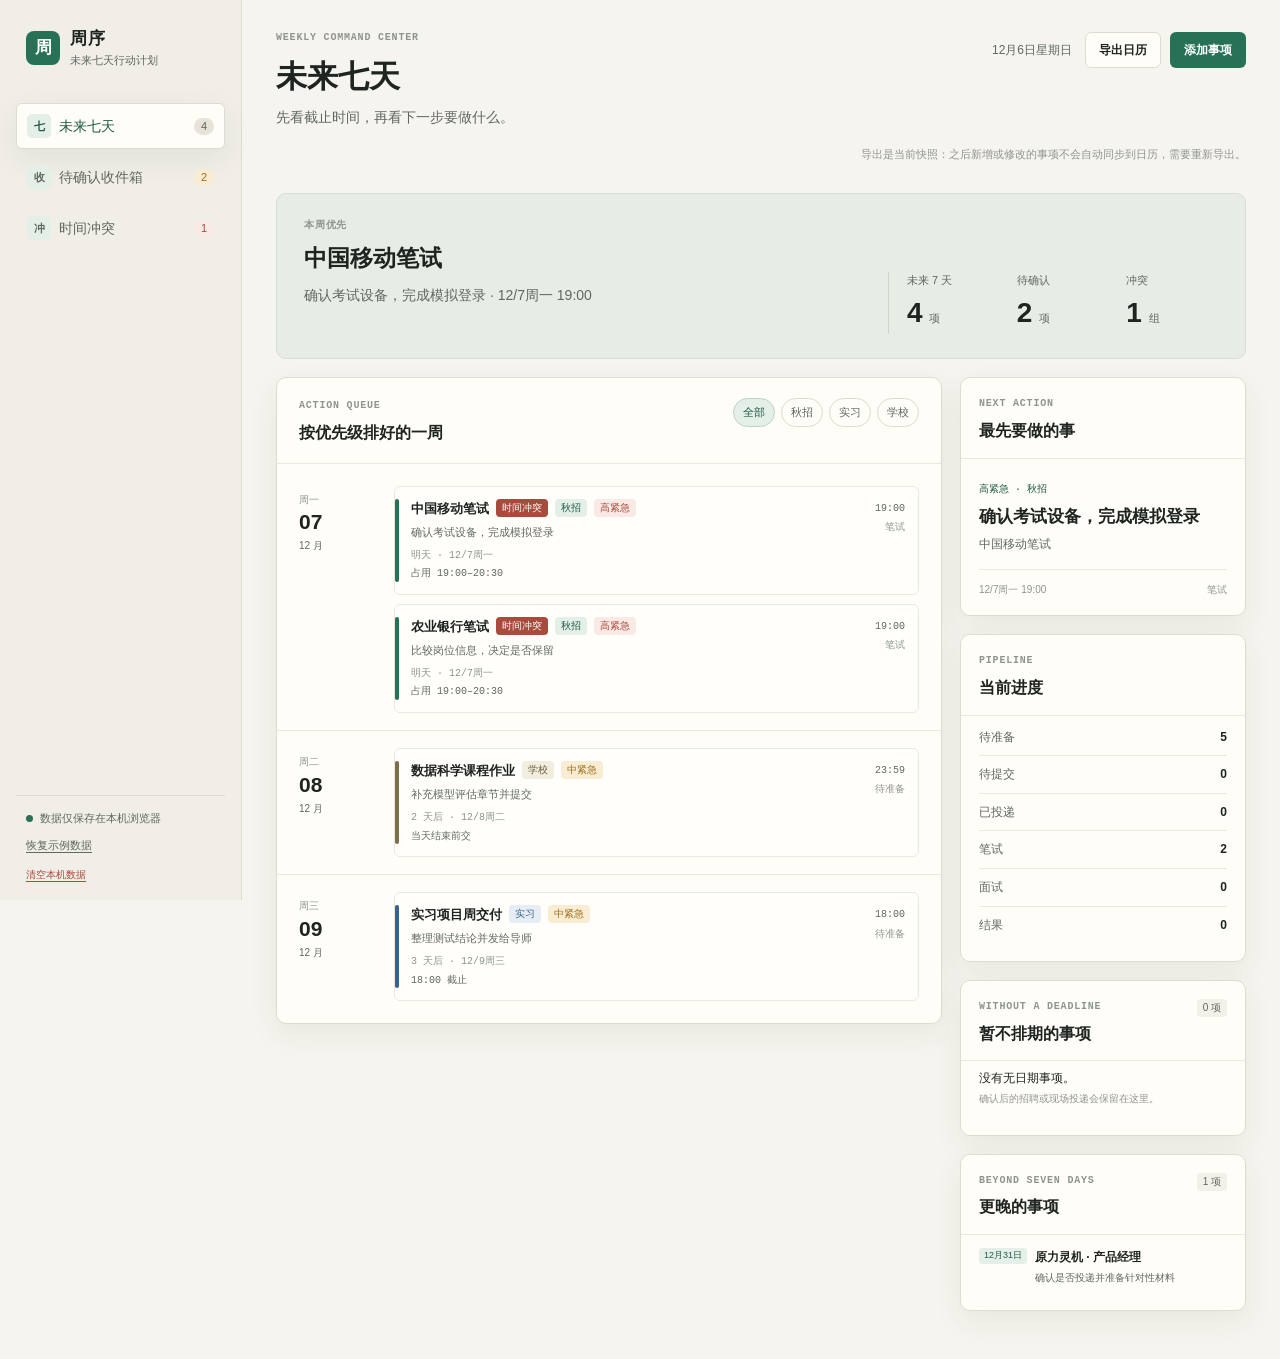
==== docs/index.html @ a5f4f887 "版本号升到 20261125-3，让手机端刷新拿到最新代码" ====
<!doctype html>
<html lang="zh-CN">
  <head>
    <meta charset="UTF-8" />
    <meta name="viewport" content="width=device-width, initial-scale=1.0" />
    <meta name="theme-color" content="#f5f3ee" />
    <title>周序 · 未来七天行动计划</title>
    <link rel="icon" href="data:," />
    <link rel="stylesheet" href="./styles.css?v=20261125-3" />
  </head>
  <body>
    <div class="app-shell">
      <aside class="sidebar" aria-label="主导航">
        <div class="brand">
          <div class="brand-mark">周</div>
          <div>
            <div class="brand-name">周序</div>
            <div class="brand-subtitle">未来七天行动计划</div>
          </div>
        </div>

        <nav class="nav-list" aria-label="功能">
          <button class="nav-item active" data-view="week" type="button">
            <span class="nav-icon" aria-hidden="true">七</span>
            <span>未来七天</span>
            <span class="nav-count" id="weekCount">0</span>
          </button>
          <button class="nav-item" data-view="inbox" type="button">
            <span class="nav-icon" aria-hidden="true">收</span>
            <span>待确认收件箱</span>
            <span class="nav-count warn" id="inboxCount">0</span>
          </button>
          <button class="nav-item" data-view="conflicts" type="button">
            <span class="nav-icon" aria-hidden="true">冲</span>
            <span>时间冲突</span>
            <span class="nav-count danger" id="conflictCount">0</span>
          </button>
        </nav>

        <div class="sidebar-footer">
          <div class="privacy-note">
            <span class="privacy-dot"></span>
            <span>数据仅保存在本机浏览器</span>
          </div>
          <div class="sidebar-actions">
            <button class="text-button" id="resetDemo" type="button">恢复示例数据</button>
            <button class="reset-link" id="clearLocalData" type="button">
              <span class="label-full">清空本机数据</span>
              <span class="label-short">清空数据</span>
            </button>
          </div>
        </div>
      </aside>

      <main class="main-content">
        <header class="topbar">
          <div>
            <p class="eyebrow" id="viewEyebrow">WEEKLY COMMAND CENTER</p>
            <h1 id="viewTitle">未来七天</h1>
            <p class="view-subtitle" id="viewSubtitle">先看截止时间，再看下一步要做什么。</p>
          </div>
          <div class="topbar-actions">
            <div class="today-chip" id="todayChip"></div>
            <button class="button secondary" id="exportButton" type="button">导出日历</button>
            <button class="button primary" id="openCapture" type="button">添加事项</button>
          </div>
          <p class="export-note">
            导出是当前快照：之后新增或修改的事项不会自动同步到日历，需要重新导出。
          </p>
        </header>

        <section class="view active" id="weekView" aria-labelledby="viewTitle">
          <div class="summary-strip">
            <div class="summary-main">
              <p class="section-kicker">本周优先</p>
              <h2 id="priorityHeadline">先处理最紧急的事项</h2>
              <p id="prioritySummary">这里会显示未来七天最重要的行动。</p>
            </div>
            <div class="summary-metrics">
              <div class="metric">
                <span class="metric-label">未来 7 天</span>
                <strong id="metricUpcoming">0</strong>
                <span class="metric-unit">项</span>
              </div>
              <div class="metric">
                <span class="metric-label">待确认</span>
                <strong id="metricPending">0</strong>
                <span class="metric-unit">项</span>
              </div>
              <div class="metric">
                <span class="metric-label">冲突</span>
                <strong id="metricConflicts">0</strong>
                <span class="metric-unit">组</span>
              </div>
            </div>
          </div>

          <div class="workspace-grid">
            <section class="panel schedule-panel">
              <div class="panel-heading">
                <div>
                  <p class="section-kicker">ACTION QUEUE</p>
                  <h2>按优先级排好的一周</h2>
                </div>
                <div class="filter-row" id="categoryFilters" aria-label="分类筛选"></div>
              </div>
              <div class="day-list" id="dayList"></div>
            </section>

            <aside class="side-stack">
              <section class="panel focus-panel">
                <div class="panel-heading compact">
                  <div>
                    <p class="section-kicker">NEXT ACTION</p>
                    <h2>最先要做的事</h2>
                  </div>
                </div>
                <div id="nextActionCard"></div>
              </section>

              <section class="panel progress-panel">
                <div class="panel-heading compact">
                  <div>
                    <p class="section-kicker">PIPELINE</p>
                    <h2>当前进度</h2>
                  </div>
                </div>
                <div class="pipeline-summary" id="pipelineSummary"></div>
              </section>

              <section class="panel unscheduled-panel">
                <div class="panel-heading compact">
                  <div>
                    <p class="section-kicker">WITHOUT A DEADLINE</p>
                    <h2>暂不排期的事项</h2>
                  </div>
                  <span class="tag" id="unscheduledCount">0 项</span>
                </div>
                <div class="unscheduled-list" id="unscheduledList"></div>
              </section>

              <section class="panel unscheduled-panel">
                <div class="panel-heading compact">
                  <div>
                    <p class="section-kicker">BEYOND SEVEN DAYS</p>
                    <h2>更晚的事项</h2>
                  </div>
                  <span class="tag" id="laterCount">0 项</span>
                </div>
                <div class="unscheduled-list" id="laterList"></div>
              </section>
            </aside>
          </div>
        </section>

        <section class="view" id="inboxView" aria-labelledby="viewTitle">
          <div class="inbox-layout">
            <section class="panel inbox-panel">
              <div class="panel-heading">
                <div>
                  <p class="section-kicker">REVIEW QUEUE</p>
                  <h2>待你确认的事项</h2>
                </div>
                <div class="legend-row">
                  <span class="status-dot draft"></span><span>未确认</span>
                  <span class="status-dot confirmed"></span><span>已确认</span>
                </div>
              </div>
              <div id="inboxList" class="inbox-list"></div>
            </section>

            <aside class="panel review-panel">
              <div class="panel-heading compact">
                <div>
                  <p class="section-kicker">CARE FUL REVIEW</p>
                  <h2>确认事实，再进日历</h2>
                </div>
              </div>
              <div id="reviewEmpty" class="empty-state compact">
                <div class="empty-mark">审</div>
                <h3>选择一条待确认信息</h3>
                <p>日期、任务和状态都会先展示原文依据，再由你确认。</p>
              </div>
              <form id="reviewForm" class="review-form hidden">
                <div class="source-block">
                  <span class="source-label">原文依据</span>
                  <div id="reviewImageWrap" class="review-image-wrap hidden">
                    <img id="reviewImage" alt="事项原始截图" />
                  </div>
                  <p id="reviewSourceText"></p>
                  <a id="reviewSourceLink" class="source-link hidden" target="_blank" rel="noreferrer">打开来源</a>
                </div>
                <div id="reviewInference" class="inference-block hidden">
                  <span class="source-label">日期推算依据</span>
                  <p id="reviewInferenceText"></p>
                  <span class="inference-hint">这是按原文推算的结果，请确认是否正确。</span>
                </div>
                <p id="reviewPrefillNote" class="prefill-note hidden"></p>
                <label class="field">
                  <span>事项名称</span>
                  <input id="reviewTitle" type="text" required />
                </label>
                <div class="field-grid">
                  <label class="field">
                    <span>分类</span>
                    <select id="reviewCategory">
                      <option value="recruiting">秋招</option>
                      <option value="internship">实习</option>
                      <option value="school">学校</option>
                    </select>
                  </label>
                  <label class="field">
                    <span>日期状态</span>
                    <select id="reviewDateState">
                      <option value="explicit">明确日期</option>
                      <option value="missing">未找到日期</option>
                      <option value="published">只有发布日期</option>
                      <option value="no_schedule">无需排期</option>
                    </select>
                  </label>
                </div>
                <div class="field-grid">
                  <label class="field">
                    <span id="reviewDeadlineLabel">截止日期</span>
                    <input id="reviewDeadline" type="date" />
                  </label>
                  <label class="field">
                    <span id="reviewTimeLabel">截止时间</span>
                    <input id="reviewTime" type="time" />
                  </label>
                </div>
                <div class="field-grid">
                  <label class="field" id="reviewDurationField">
                    <span id="reviewDurationLabel">预计占用时长</span>
                    <select id="reviewDuration">
                      <option value="">按类型自动</option>
                      <option value="15">15 分钟</option>
                      <option value="30">30 分钟</option>
                      <option value="45">45 分钟</option>
                      <option value="60">60 分钟</option>
                      <option value="90">90 分钟</option>
                      <option value="120">120 分钟</option>
                      <option value="180">180 分钟</option>
                      <option value="240">240 分钟</option>
                    </select>
                  </label>
                  <div class="field">
                    <span id="reviewOccupancyLabel">时段基准</span>
                    <p class="field-help" id="reviewOccupancy"></p>
                  </div>
                </div>
                <p id="reviewTimeHint" class="field-help time-hint"></p>
                <label class="field">
                  <span>具体下一步</span>
                  <input id="reviewAction" type="text" placeholder="例如：完成网申并提交材料" required />
                </label>
                <div class="field-grid">
                  <label class="field">
                    <span>紧急程度</span>
                    <select id="reviewUrgency">
                      <option value="high">高</option>
                      <option value="medium">中</option>
                      <option value="low">低</option>
                    </select>
                  </label>
                  <label class="field">
                    <span>进度</span>
                    <select id="reviewStatus">
                      <option value="todo">待准备</option>
                      <option value="coursework">待提交</option>
                      <option value="submitted">已投递</option>
                      <option value="exam">笔试</option>
                      <option value="interview">面试</option>
                      <option value="result">结果</option>
                      <option value="done">已完成</option>
                    </select>
                  </label>
                </div>
                <label class="field">
                  <span id="reviewContextLabel">岗位上下文（冲突比较时使用）</span>
                  <textarea id="reviewContext" rows="2" placeholder="岗位职责、地点、考试形式或你自己的选择理由"></textarea>
                </label>
                <div class="review-actions">
                  <button class="button ghost" id="saveDraft" type="button">暂存草稿</button>
                  <button class="button danger-text" id="deleteTask" type="button">删除这条事项</button>
                  <button class="button primary" type="submit">确认并加入计划</button>
                </div>
              </form>
            </aside>
          </div>
        </section>

        <section class="view" id="conflictsView" aria-labelledby="viewTitle">
          <div id="conflictContent"></div>
        </section>
      </main>
    </div>

    <dialog id="captureDialog" class="capture-dialog">
      <form method="dialog" class="dialog-shell" id="captureForm">
        <div class="dialog-toast" id="captureToast" role="status" aria-live="polite"></div>
        <div class="dialog-header">
          <div>
            <p class="section-kicker">CAPTURE</p>
            <h2>添加一条截止信息</h2>
            <p>先记录来源，再确认事实。系统不会凭空补日期。</p>
          </div>
          <button class="icon-button" value="cancel" aria-label="关闭" type="submit">×</button>
        </div>

        <div class="capture-tabs" role="tablist" aria-label="添加方式">
          <button class="capture-tab active" type="button" data-capture-mode="image">图片</button>
          <button class="capture-tab" type="button" data-capture-mode="text">粘贴文本</button>
          <button class="capture-tab" type="button" data-capture-mode="manual">手动录入</button>
          <button class="capture-tab" type="button" data-capture-mode="sample">示例</button>
        </div>

        <section class="capture-mode active" data-mode-panel="image">
          <label class="dropzone" id="dropzone">
            <input id="imageInput" type="file" accept="image/*" hidden />
            <span class="drop-mark">+</span>
            <strong>选择一张招聘或通知截图</strong>
            <span>图片只留在本机；首版会先进入“待人工确认”</span>
          </label>
          <div id="imagePreview" class="image-preview hidden"></div>
        </section>

        <section class="capture-mode" data-mode-panel="text">
          <label class="field">
            <span>粘贴招聘原文或通知文字</span>
            <textarea id="rawTextInput" rows="7" placeholder="例如：投递时间 2026年8月17日-2026年12月31日"></textarea>
          </label>
          <p class="field-help">首版不会自动猜测。请保留原文，下一步再手动确认日期。</p>
        </section>

        <section class="capture-mode" data-mode-panel="manual">
          <div class="manual-form">
            <label class="field" id="manualTitleField"><span>事项名称</span><input id="manualTitle" type="text" placeholder="例如：中国移动笔试" /></label>
            <div class="field-grid">
              <label class="field"><span>分类</span><select id="manualCategory"><option value="recruiting">秋招</option><option value="internship">实习</option><option value="school">学校</option></select></label>
              <label class="field"><span>日期状态</span><select id="manualDateState"><option value="explicit">明确日期</option><option value="missing">未找到日期</option><option value="published">只有发布日期</option><option value="no_schedule">无需排期</option></select></label>
            </div>
            <div class="field-grid">
              <label class="field" id="manualDeadlineField"><span id="manualDeadlineLabel">截止日期</span><input id="manualDeadline" type="date" /></label>
              <label class="field"><span id="manualTimeLabel">截止时间</span><input id="manualTime" type="time" /></label>
            </div>
            <div class="field-grid">
              <label class="field" id="manualDurationField"><span id="manualDurationLabel">预计占用时长</span>
                <select id="manualDuration">
                  <option value="">按类型自动</option>
                  <option value="15">15 分钟</option>
                  <option value="30">30 分钟</option>
                  <option value="45">45 分钟</option>
                  <option value="60">60 分钟</option>
                  <option value="90">90 分钟</option>
                  <option value="120">120 分钟</option>
                  <option value="180">180 分钟</option>
                  <option value="240">240 分钟</option>
                </select>
              </label>
              <div class="field"><span id="manualOccupancyLabel">时段基准</span><p class="field-help" id="manualOccupancy"></p></div>
            </div>
            <label class="field" id="manualActionField"><span>具体下一步</span><input id="manualAction" type="text" placeholder="例如：确认考试设备并完成模拟测试" /></label>
            <div class="field-grid">
              <label class="field"><span>进度</span><select id="manualStatus"><option value="todo">待准备</option><option value="coursework">待提交</option><option value="submitted">已投递</option><option value="exam">笔试</option><option value="interview">面试</option><option value="result">结果</option><option value="done">已完成</option></select></label>
              <label class="field"><span>紧急程度</span><select id="manualUrgency"><option value="high">高</option><option value="medium" selected>中</option><option value="low">低</option></select></label>
            </div>
            <p id="manualHint" class="field-help"></p>
          </div>
        </section>

        <section class="capture-mode" data-mode-panel="sample">
          <div class="sample-list">
            <button class="sample-option" type="button" data-sample="explicit">
              <img src="./assets/samples/s01-nowcoder.jpg" alt="原力灵机职位详情页截图" />
              <span class="sample-copy">
                <span class="sample-status explicit">明确日期</span>
                <strong>原力灵机 · 产品经理</strong>
                <span>投递时间：2026-08-17 至 2026-12-31</span>
              </span>
            </button>
            <button class="sample-option" type="button" data-sample="published">
              <img src="./assets/samples/s02-huolala.jpg" alt="货拉拉职位详情页截图" />
              <span class="sample-copy">
                <span class="sample-status published">只有发布日期</span>
                <strong>货拉拉 · 产品实习生</strong>
                <span>发布于 2026-09-11，未说明截止时间</span>
              </span>
            </button>
            <button class="sample-option" type="button" data-sample="missing">
              <img src="./assets/samples/s03-ecoflow.jpg" alt="EcoFlow 职位详情页截图" />
              <span class="sample-copy">
                <span class="sample-status missing">未找到日期</span>
                <strong>EcoFlow · 软件产品经理</strong>
                <span>页面可见区域没有截止时间</span>
              </span>
            </button>
            <button class="sample-option" type="button" data-sample="graduationYear">
              <img src="./assets/samples/s06-ncss.jpg" alt="浩鲸云计算职位详情页截图" />
              <span class="sample-copy">
                <span class="sample-status explicit">明确日期</span>
                <strong>浩鲸云计算 · 产品经理</strong>
                <span>毕业时间 2027 年，招聘截止日期 2026.12.31</span>
              </span>
            </button>
            <button class="sample-option" type="button" data-sample="noSchedule">
              <span class="sample-placeholder">现</span>
              <span class="sample-copy">
                <span class="sample-status no-schedule">无需排期</span>
                <strong>双选会现场投递</strong>
                <span>已现场递交简历，没有截止时间，只需保留进度</span>
              </span>
            </button>
            <button class="sample-option" type="button" data-sample="conflict">
              <span class="sample-placeholder conflict">冲</span>
              <span class="sample-copy">
                <span class="sample-status conflict">时间冲突</span>
                <strong>中国移动 vs 农业银行</strong>
                <span>两个笔试安排在同一时间，需要比较岗位上下文</span>
              </span>
            </button>
          </div>
        </section>

        <div class="dialog-footer">
          <span class="dialog-footnote">示例使用公开招聘页；个人截图只保存在本机浏览器。</span>
          <button class="button primary" id="saveCapture" type="button">保存到待确认收件箱</button>
        </div>
      </form>
    </dialog>

    <dialog id="clearDataDialog" class="confirm-dialog">
      <form method="dialog" class="confirm-shell">
        <p class="section-kicker">RESET LOCAL DATA</p>
        <h2>清空本机事项？</h2>
        <p>这只会删除当前浏览器保存的事项，不会删除示例图片。清空后会保持空计划，方便下一次试用。</p>
        <div class="confirm-actions">
          <button class="button secondary" value="cancel" type="submit">取消</button>
          <button class="button primary" value="confirm" type="submit">清空事项</button>
        </div>
      </form>
    </dialog>

    <div class="toast" id="toast" role="status" aria-live="polite"></div>

    <script src="./parser.js?v=20261125-3"></script>
    <script src="./app.js?v=20261125-3"></script>
  </body>
</html>
---- docs/styles.css ----
:root {
  --ink: #1e2420;
  --ink-soft: #5f6861;
  --ink-faint: #8d958e;
  --paper: #f6f4ee;
  --panel: #fffdf8;
  --line: #dedbd1;
  --line-soft: #ece8de;
  --accent: #277257;
  --accent-deep: #1f5b45;
  --accent-soft: #e4efe8;
  --warning: #a06d17;
  --warning-soft: #f8edd2;
  --danger: #a84a3c;
  --danger-soft: #fae9e4;
  --blue: #3b6389;
  --blue-soft: #e7edf4;
  --shadow: 0 10px 30px rgba(46, 53, 46, 0.07);
  --radius: 10px;
  --radius-sm: 6px;
  --sans: "Avenir Next", "PingFang SC", "Hiragino Sans GB", "Microsoft YaHei", sans-serif;
  --mono: "SFMono-Regular", "Cascadia Code", "Roboto Mono", monospace;
}

* {
  box-sizing: border-box;
}

html {
  min-width: 320px;
  background: var(--paper);
}

body {
  margin: 0;
  color: var(--ink);
  background: var(--paper);
  font-family: var(--sans);
  font-size: 14px;
  line-height: 1.55;
}

button,
input,
select,
textarea {
  font: inherit;
}

button {
  cursor: pointer;
}

a {
  color: var(--accent-deep);
}

.app-shell {
  min-height: 100vh;
  display: grid;
  grid-template-columns: 242px minmax(0, 1fr);
}

.sidebar {
  position: sticky;
  top: 0;
  height: 100vh;
  padding: 26px 16px 18px;
  display: flex;
  flex-direction: column;
  border-right: 1px solid var(--line);
  background: #f0eee7;
}

.brand {
  display: flex;
  align-items: center;
  gap: 10px;
  padding: 0 10px;
}

.brand-mark {
  width: 34px;
  height: 34px;
  display: grid;
  place-items: center;
  color: #fffdf8;
  background: var(--accent);
  border-radius: 8px;
  font-weight: 700;
  font-size: 17px;
}

.brand-name {
  font-weight: 700;
  font-size: 17px;
  letter-spacing: 0.04em;
}

.brand-subtitle {
  color: var(--ink-soft);
  font-size: 11px;
}

.nav-list {
  margin-top: 34px;
  display: grid;
  gap: 5px;
}

.nav-item {
  width: 100%;
  padding: 10px 10px;
  display: grid;
  grid-template-columns: 24px minmax(0, 1fr) auto;
  align-items: center;
  gap: 8px;
  color: var(--ink-soft);
  background: transparent;
  border: 1px solid transparent;
  border-radius: var(--radius-sm);
  text-align: left;
  transition: 0.18s ease;
}

.nav-item:hover {
  color: var(--ink);
  background: #ebe7dc;
}

.nav-item.active {
  color: var(--accent-deep);
  background: var(--panel);
  border-color: var(--line);
  box-shadow: var(--shadow);
}

.nav-icon {
  width: 24px;
  height: 24px;
  display: grid;
  place-items: center;
  color: inherit;
  background: var(--accent-soft);
  border-radius: 5px;
  font-size: 11px;
  font-weight: 700;
}

.nav-count {
  min-width: 20px;
  padding: 0 5px;
  color: var(--ink-soft);
  background: #e7e3d8;
  border-radius: 999px;
  font-size: 11px;
  text-align: center;
}

.nav-count.warn {
  color: var(--warning);
  background: var(--warning-soft);
}

.nav-count.danger {
  color: var(--danger);
  background: var(--danger-soft);
}

.sidebar-footer {
  margin-top: auto;
  padding: 14px 10px 0;
  border-top: 1px solid var(--line);
}

.sidebar-actions {
  display: flex;
  flex-direction: column;
  align-items: flex-start;
  gap: 6px;
}

.label-short {
  display: none;
}

.privacy-note {
  display: flex;
  align-items: center;
  gap: 7px;
  color: var(--ink-soft);
  font-size: 11px;
}

.privacy-dot {
  width: 7px;
  height: 7px;
  border-radius: 50%;
  background: var(--accent);
}

.text-button {
  margin-top: 10px;
  padding: 0;
  color: var(--ink-soft);
  background: transparent;
  border: none;
  font-size: 11px;
  text-decoration: underline;
  text-underline-offset: 3px;
}

.main-content {
  min-width: 0;
  padding: 30px 34px 48px;
}

.topbar {
  display: flex;
  flex-wrap: wrap;
  align-items: flex-start;
  justify-content: space-between;
  gap: 18px 24px;
  margin-bottom: 30px;
}

.export-note {
  flex: 0 0 100%;
  margin: 0;
  color: var(--ink-faint);
  font-size: 11px;
  text-align: right;
}

.eyebrow,
.section-kicker {
  margin: 0 0 7px;
  color: var(--ink-faint);
  font-family: var(--mono);
  font-size: 10px;
  font-weight: 600;
  letter-spacing: 0.08em;
}

.topbar h1 {
  margin: 0;
  font-size: 31px;
  font-weight: 650;
  letter-spacing: 0;
}

.view-subtitle {
  max-width: 520px;
  margin: 6px 0 0;
  color: var(--ink-soft);
}

.topbar-actions {
  display: flex;
  align-items: center;
  gap: 9px;
  padding-top: 2px;
}

.today-chip {
  margin-right: 4px;
  color: var(--ink-soft);
  font-size: 12px;
  white-space: nowrap;
}

.button {
  min-height: 36px;
  padding: 7px 13px;
  border-radius: var(--radius-sm);
  border: 1px solid transparent;
  font-weight: 600;
  font-size: 12px;
  transition: 0.16s ease;
}

.button:hover {
  transform: translateY(-1px);
}

.button.primary {
  color: #fff;
  background: var(--accent);
}

.button.primary:hover {
  background: var(--accent-deep);
}

.button.secondary {
  color: var(--ink);
  background: var(--panel);
  border-color: var(--line);
}

.button.secondary:hover {
  border-color: var(--ink-faint);
}

.button.ghost {
  color: var(--ink-soft);
  background: transparent;
  border-color: var(--line);
}

.button.small {
  min-height: 30px;
  padding: 5px 9px;
  font-size: 11px;
}

.view {
  display: none;
}

.view.active {
  display: block;
  animation: view-in 0.22s ease;
}

@keyframes view-in {
  from {
    opacity: 0;
    transform: translateY(3px);
  }
  to {
    opacity: 1;
    transform: translateY(0);
  }
}

.summary-strip {
  min-height: 166px;
  display: flex;
  justify-content: space-between;
  gap: 30px;
  padding: 24px 27px;
  background: #e7ece4;
  border: 1px solid #d4ded4;
  border-radius: var(--radius);
}

.summary-main {
  max-width: 600px;
}

.summary-main h2 {
  margin: 0;
  font-size: 23px;
  font-weight: 650;
}

.summary-main p:last-child {
  margin: 9px 0 0;
  color: var(--ink-soft);
}

.summary-metrics {
  min-width: 330px;
  display: grid;
  grid-template-columns: repeat(3, 1fr);
  align-self: end;
  border-left: 1px solid #ccd7cc;
}

.metric {
  padding-left: 18px;
}

.metric-label {
  display: block;
  color: var(--ink-soft);
  font-size: 11px;
}

.metric strong {
  display: inline-block;
  margin-top: 2px;
  font-size: 28px;
  font-weight: 650;
}

.metric-unit {
  margin-left: 3px;
  color: var(--ink-soft);
  font-size: 11px;
}

.workspace-grid {
  margin-top: 18px;
  display: grid;
  grid-template-columns: minmax(0, 1fr) 286px;
  gap: 18px;
  align-items: start;
}

.panel {
  background: var(--panel);
  border: 1px solid var(--line);
  border-radius: var(--radius);
  box-shadow: var(--shadow);
}

.schedule-panel,
.inbox-panel {
  overflow: hidden;
}

.panel-heading {
  display: flex;
  justify-content: space-between;
  align-items: flex-start;
  gap: 16px;
  padding: 20px 22px 17px;
  border-bottom: 1px solid var(--line-soft);
}

.panel-heading.compact {
  padding: 18px 18px 14px;
}

.panel-heading h2 {
  margin: 0;
  font-size: 16px;
  font-weight: 650;
}

.filter-row {
  display: flex;
  flex-wrap: wrap;
  gap: 6px;
}

.filter-button {
  padding: 5px 9px;
  color: var(--ink-soft);
  background: transparent;
  border: 1px solid var(--line);
  border-radius: 999px;
  font-size: 11px;
}

.filter-button.active {
  color: var(--accent-deep);
  background: var(--accent-soft);
  border-color: #bad4c4;
}

.day-list {
  padding: 5px 0;
}

.day-row {
  display: grid;
  grid-template-columns: 78px minmax(0, 1fr);
  gap: 17px;
  padding: 17px 22px;
  border-bottom: 1px solid var(--line-soft);
}

.day-row:last-child {
  border-bottom: none;
}

.day-stamp {
  padding-top: 2px;
}

.day-week {
  color: var(--ink-faint);
  font-family: var(--mono);
  font-size: 10px;
}

.day-number {
  display: block;
  margin-top: 1px;
  font-size: 21px;
  font-weight: 650;
  line-height: 1.15;
}

.day-month {
  color: var(--ink-soft);
  font-size: 10px;
}

.event-list {
  display: grid;
  gap: 9px;
}

.event-card {
  position: relative;
  display: grid;
  grid-template-columns: 4px minmax(0, 1fr) auto;
  gap: 12px;
  align-items: start;
  padding: 12px 13px 12px 0;
  background: #fffefa;
  border: 1px solid var(--line-soft);
  border-radius: var(--radius-sm);
}

.event-card:hover {
  border-color: #cfd6cd;
}

.event-category {
  align-self: stretch;
  border-radius: 3px;
  background: var(--accent);
}

.event-category.internship {
  background: var(--blue);
}

.event-category.school {
  background: #7b704a;
}

.event-main {
  min-width: 0;
}

.event-title-row {
  display: flex;
  align-items: flex-start;
  gap: 7px;
  flex-wrap: wrap;
}

.event-title {
  margin: 0;
  font-size: 13px;
  font-weight: 650;
}

.tag {
  display: inline-flex;
  align-items: center;
  gap: 4px;
  padding: 2px 6px;
  color: var(--ink-soft);
  background: #f2f0e9;
  border-radius: 4px;
  font-size: 10px;
  line-height: 1.4;
}

.tag.category-recruiting {
  color: var(--accent-deep);
  background: var(--accent-soft);
}

.tag.category-internship {
  color: var(--blue);
  background: var(--blue-soft);
}

.tag.category-school {
  color: #6b5f38;
  background: #f1eddf;
}

.tag.priority-high {
  color: var(--danger);
  background: var(--danger-soft);
}

.tag.priority-medium {
  color: var(--warning);
  background: var(--warning-soft);
}

.tag.priority-low {
  color: var(--ink-soft);
  background: #efeee9;
}

.tag.pending {
  color: var(--warning);
  background: var(--warning-soft);
}

.tag.need-time {
  color: var(--danger);
  background: var(--danger-soft);
}

.tag.conflict {
  color: #fff;
  background: var(--danger);
}

.tag.crowded {
  color: var(--warning);
  background: var(--warning-soft);
}

.event-action {
  margin: 5px 0 0;
  color: var(--ink-soft);
  font-size: 11px;
}

.event-deadline {
  margin-top: 7px;
  display: flex;
  align-items: center;
  gap: 5px;
  color: var(--ink-faint);
  font-family: var(--mono);
  font-size: 10px;
}

.event-occupancy {
  margin-top: 3px;
  color: var(--ink-soft);
  font-family: var(--mono);
  font-size: 10px;
}

.event-time {
  min-width: 94px;
  padding-top: 2px;
  color: var(--ink-soft);
  font-family: var(--mono);
  font-size: 10px;
  text-align: right;
}

.event-status {
  display: block;
  margin-top: 4px;
  color: var(--ink-faint);
  font-size: 10px;
}

.event-edit {
  position: absolute;
  top: 7px;
  right: 7px;
  padding: 2px 4px;
  color: var(--ink-faint);
  background: transparent;
  border: none;
  opacity: 0;
  font-size: 10px;
}

.event-actions {
  position: absolute;
  top: 7px;
  right: 7px;
  display: flex;
  gap: 6px;
  opacity: 0;
}

.event-actions .event-edit {
  position: static;
}

.event-edit.danger {
  color: var(--danger);
}

.event-card:hover .event-edit {
  opacity: 1;
}

.event-card:hover .event-actions,
.event-card:focus-within .event-actions {
  opacity: 1;
}

.side-stack {
  display: grid;
  gap: 18px;
}

.focus-panel,
.progress-panel {
  overflow: hidden;
}

.next-action-card {
  padding: 18px;
}

.next-action-label {
  color: var(--accent-deep);
  font-family: var(--mono);
  font-size: 10px;
}

.next-action-card h3 {
  margin: 8px 0 6px;
  font-size: 17px;
  font-weight: 650;
  line-height: 1.35;
}

.next-action-card p {
  margin: 0;
  color: var(--ink-soft);
  font-size: 12px;
}

.next-action-meta {
  margin-top: 15px;
  padding-top: 12px;
  display: flex;
  justify-content: space-between;
  gap: 10px;
  border-top: 1px solid var(--line-soft);
  color: var(--ink-faint);
  font-size: 10px;
}

.pipeline-summary {
  padding: 3px 18px 18px;
}

.pipeline-row {
  padding: 9px 0;
  display: flex;
  justify-content: space-between;
  gap: 12px;
  border-bottom: 1px solid var(--line-soft);
  color: var(--ink-soft);
  font-size: 12px;
}

.pipeline-row:last-child {
  border-bottom: none;
}

.pipeline-row strong {
  color: var(--ink);
  font-size: 12px;
}

.inbox-layout {
  display: grid;
  grid-template-columns: minmax(320px, 0.9fr) minmax(380px, 1.1fr);
  gap: 18px;
  align-items: start;
}

.inbox-list {
  padding: 4px 20px 20px;
}

.inbox-item {
  width: 100%;
  display: grid;
  grid-template-columns: 8px minmax(0, 1fr) auto;
  gap: 11px;
  align-items: start;
  padding: 15px 4px;
  color: var(--ink);
  background: transparent;
  border: none;
  border-bottom: 1px solid var(--line-soft);
  text-align: left;
}

.inbox-item:hover,
.inbox-item.selected {
  background: #fbf8ee;
}

.inbox-item:last-child {
  border-bottom: none;
}

.status-dot {
  width: 8px;
  height: 8px;
  display: inline-block;
  border-radius: 50%;
}

.status-dot.draft {
  background: var(--warning);
}

.status-dot.confirmed {
  background: var(--accent);
}

.reset-link {
  margin-top: 6px;
  padding: 0;
  color: var(--danger);
  background: transparent;
  border: none;
  font-size: 10px;
  text-decoration: underline;
  text-underline-offset: 3px;
}

.inbox-item-title {
  display: block;
  font-size: 13px;
  font-weight: 650;
}

.inbox-item-meta {
  display: block;
  margin-top: 4px;
  color: var(--ink-soft);
  font-size: 11px;
}

.inbox-arrow {
  padding-top: 2px;
  color: var(--ink-faint);
  font-size: 15px;
}

.legend-row {
  display: flex;
  align-items: center;
  gap: 5px;
  color: var(--ink-faint);
  font-size: 10px;
}

.legend-row .status-dot {
  margin-left: 4px;
}

.review-panel {
  min-height: 500px;
}

.empty-state {
  padding: 52px 26px;
  color: var(--ink-soft);
  text-align: center;
}

.empty-state.compact {
  padding: 66px 26px;
}

.empty-mark {
  width: 38px;
  height: 38px;
  margin: 0 auto 13px;
  display: grid;
  place-items: center;
  color: var(--accent);
  background: var(--accent-soft);
  border-radius: 9px;
  font-weight: 700;
}

.empty-state h3 {
  margin: 0;
  color: var(--ink);
  font-size: 15px;
}

.empty-state p {
  max-width: 330px;
  margin: 7px auto 0;
  font-size: 12px;
}

.review-form {
  padding: 19px 20px 21px;
}

.hidden {
  display: none !important;
}

.source-block {
  margin-bottom: 17px;
  padding: 13px;
  background: #f5f2e9;
  border: 1px solid #e6e0d2;
  border-radius: var(--radius-sm);
}

.source-label {
  color: var(--ink-faint);
  font-family: var(--mono);
  font-size: 10px;
}

.source-block p {
  margin: 5px 0 0;
  color: var(--ink-soft);
  font-family: var(--mono);
  font-size: 11px;
  word-break: break-word;
}

.review-image-wrap {
  margin-top: 9px;
  overflow: hidden;
  background: #fffefa;
  border: 1px solid var(--line);
  border-radius: 5px;
}

.review-image-wrap img {
  width: 100%;
  max-height: 260px;
  display: block;
  object-fit: contain;
  object-position: top;
}

.source-link {
  display: inline-block;
  margin-top: 7px;
  font-size: 11px;
}

.field {
  display: grid;
  gap: 5px;
  margin-bottom: 12px;
}

.field > span {
  color: var(--ink-soft);
  font-size: 11px;
}

.field input,
.field select,
.field textarea {
  width: 100%;
  padding: 9px 10px;
  color: var(--ink);
  background: #fffefa;
  border: 1px solid var(--line);
  border-radius: 5px;
  outline: none;
}

.field textarea {
  resize: vertical;
}

.field input:focus,
.field select:focus,
.field textarea:focus {
  border-color: var(--accent);
  box-shadow: 0 0 0 3px rgba(39, 114, 87, 0.11);
}

.field-grid {
  display: grid;
  grid-template-columns: 1fr 1fr;
  gap: 10px;
}

.review-actions {
  margin-top: 18px;
  display: flex;
  justify-content: flex-end;
  gap: 8px;
}

.conflict-banner {
  display: flex;
  align-items: flex-start;
  justify-content: space-between;
  gap: 20px;
  padding: 19px 22px;
  background: var(--danger-soft);
  border: 1px solid #e9c9c0;
  border-radius: var(--radius);
}

.conflict-banner h2 {
  margin: 0;
  color: #78352b;
  font-size: 17px;
}

.conflict-banner p {
  margin: 4px 0 0;
  color: #8a554b;
  font-size: 12px;
}

.conflict-groups {
  margin-top: 17px;
  display: grid;
  gap: 18px;
}

.conflict-group {
  padding: 19px;
  background: var(--panel);
  border: 1px solid var(--line);
  border-radius: var(--radius);
  box-shadow: var(--shadow);
}

.conflict-group-heading {
  display: flex;
  align-items: flex-start;
  justify-content: space-between;
  gap: 15px;
  padding-bottom: 14px;
  border-bottom: 1px solid var(--line-soft);
}

.conflict-group-heading h3 {
  margin: 0;
  font-size: 15px;
}

.conflict-group-heading p {
  margin: 4px 0 0;
  color: var(--ink-soft);
  font-size: 11px;
}

.compare-grid {
  margin-top: 15px;
  display: grid;
  grid-template-columns: 1fr 1fr;
  gap: 12px;
}

.compare-card {
  padding: 15px;
  background: #fffefa;
  border: 1px solid var(--line);
  border-radius: var(--radius-sm);
}

.compare-card.selected {
  border-color: var(--accent);
  box-shadow: 0 0 0 2px rgba(39, 114, 87, 0.09);
}

.compare-card-top {
  display: flex;
  align-items: flex-start;
  justify-content: space-between;
  gap: 10px;
}

.compare-card h4 {
  margin: 0;
  font-size: 14px;
}

.compare-meta {
  margin-top: 5px;
  color: var(--ink-soft);
  font-size: 11px;
}

.compare-facts {
  margin: 13px 0 0;
  display: grid;
  gap: 7px;
}

.compare-fact {
  display: grid;
  grid-template-columns: 58px minmax(0, 1fr);
  gap: 8px;
  color: var(--ink-soft);
  font-size: 11px;
}

.compare-fact dt {
  color: var(--ink-faint);
}

.compare-fact dd {
  margin: 0;
}

.compare-actions {
  margin-top: 14px;
  display: flex;
  gap: 7px;
}

.capture-dialog {
  width: min(680px, calc(100vw - 30px));
  max-height: calc(100vh - 30px);
  padding: 0;
  color: var(--ink);
  background: var(--panel);
  border: 1px solid var(--line);
  border-radius: 12px;
  box-shadow: 0 24px 80px rgba(22, 30, 23, 0.2);
}

.confirm-dialog {
  width: min(420px, calc(100vw - 30px));
  padding: 0;
  color: var(--ink);
  background: var(--panel);
  border: 1px solid var(--line);
  border-radius: 12px;
  box-shadow: 0 24px 80px rgba(22, 30, 23, 0.2);
}

.confirm-dialog::backdrop {
  background: rgba(24, 29, 25, 0.36);
  backdrop-filter: blur(2px);
}

.confirm-shell {
  padding: 24px;
}

.confirm-shell h2 {
  margin: 0;
  font-size: 20px;
}

.confirm-shell > p:not(.section-kicker) {
  margin: 8px 0 0;
  color: var(--ink-soft);
  font-size: 12px;
}

.confirm-actions {
  margin-top: 22px;
  display: flex;
  justify-content: flex-end;
  gap: 8px;
}

.capture-dialog::backdrop {
  background: rgba(24, 29, 25, 0.36);
  backdrop-filter: blur(2px);
}

.dialog-shell {
  max-height: calc(100vh - 30px);
  overflow: auto;
}

.dialog-header {
  display: flex;
  justify-content: space-between;
  gap: 18px;
  padding: 22px 24px 16px;
}

.dialog-header h2 {
  margin: 0;
  font-size: 20px;
}

.dialog-header p:last-child {
  margin: 5px 0 0;
  color: var(--ink-soft);
  font-size: 11px;
}

.icon-button {
  width: 30px;
  height: 30px;
  color: var(--ink-soft);
  background: transparent;
  border: 1px solid var(--line);
  border-radius: 5px;
  font-size: 20px;
  line-height: 1;
}

.capture-tabs {
  display: flex;
  gap: 4px;
  padding: 0 24px;
  border-bottom: 1px solid var(--line-soft);
}

.capture-tab {
  padding: 9px 11px 10px;
  color: var(--ink-soft);
  background: transparent;
  border: none;
  border-bottom: 2px solid transparent;
  font-size: 12px;
}

.capture-tab.active {
  color: var(--accent-deep);
  border-bottom-color: var(--accent);
}

.capture-mode {
  display: none;
  padding: 18px 24px 8px;
}

.capture-mode.active {
  display: block;
}

.dropzone {
  min-height: 160px;
  padding: 24px;
  display: flex;
  flex-direction: column;
  align-items: center;
  justify-content: center;
  gap: 4px;
  color: var(--ink-soft);
  background: #f8f5ed;
  border: 1px dashed #bbbfb1;
  border-radius: var(--radius-sm);
  text-align: center;
}

.dropzone:hover {
  border-color: var(--accent);
  background: var(--accent-soft);
}

.dropzone strong {
  color: var(--ink);
  font-size: 13px;
}

.dropzone span:last-child {
  font-size: 11px;
}

.drop-mark {
  color: var(--accent);
  font-size: 28px;
  line-height: 1;
}

.image-preview {
  padding: 15px;
  background: #f5f2e9;
  border-radius: var(--radius-sm);
}

.image-preview img {
  width: 100%;
  max-height: 300px;
  object-fit: contain;
  border-radius: 4px;
}

.field-help {
  margin: 8px 0 12px;
  color: var(--ink-faint);
  font-size: 11px;
}

.time-hint {
  margin: -4px 0 12px;
  padding: 8px 10px;
  border-radius: var(--radius-sm);
  background: var(--blue-soft);
  color: var(--blue);
  line-height: 1.6;
}

.time-hint.warn {
  background: var(--warning-soft);
  color: var(--warning);
}

.time-hint.urgent {
  background: var(--danger-soft);
  color: var(--danger);
}

.button.danger-text {
  color: var(--danger);
  background: transparent;
  border-color: var(--line);
}

.button.danger-text:hover {
  border-color: var(--danger);
}

.prefill-note {
  display: inline-block;
  margin: 0 0 10px;
  padding: 4px 8px;
  border-radius: var(--radius-sm);
  background: var(--accent-soft);
  color: var(--accent-deep);
  font-size: 11px;
}

.sample-list {
  display: grid;
  gap: 8px;
}

.sample-option {
  display: grid;
  grid-template-columns: 82px minmax(0, 1fr);
  gap: 11px;
  align-items: center;
  padding: 9px 10px;
  color: var(--ink);
  background: #fffefa;
  border: 1px solid var(--line);
  border-radius: var(--radius-sm);
  text-align: left;
}

.sample-option:hover {
  border-color: var(--accent);
}

.sample-option img,
.sample-placeholder {
  width: 82px;
  height: 58px;
  object-fit: cover;
  object-position: top;
  background: var(--paper);
  border: 1px solid var(--line-soft);
  border-radius: 4px;
}

.sample-placeholder {
  display: grid;
  place-items: center;
  color: var(--accent-deep);
  background: var(--accent-soft);
  font-size: 20px;
  font-weight: 700;
}

.sample-placeholder.conflict {
  color: var(--danger);
  background: var(--danger-soft);
}

.sample-copy {
  min-width: 0;
  display: grid;
  grid-template-columns: auto minmax(0, 1fr);
  gap: 4px 9px;
  align-items: center;
}

.sample-option strong {
  font-size: 12px;
  overflow-wrap: anywhere;
}

.sample-copy > span:last-child {
  grid-column: 1 / -1;
  color: var(--ink-soft);
  font-size: 11px;
}

.sample-status {
  padding: 2px 6px;
  border-radius: 4px;
  font-size: 10px;
}

.sample-status.explicit {
  color: var(--accent-deep);
  background: var(--accent-soft);
}

.sample-status.published {
  color: var(--blue);
  background: var(--blue-soft);
}

.sample-status.missing {
  color: var(--warning);
  background: var(--warning-soft);
}

.sample-status.no-schedule {
  color: var(--blue);
  background: var(--blue-soft);
}

.sample-status.conflict {
  color: var(--danger);
  background: var(--danger-soft);
}

.unscheduled-panel {
  overflow: hidden;
}

.unscheduled-list {
  padding: 3px 14px 14px;
}

.unscheduled-item {
  width: 100%;
  padding: 10px 4px;
  display: grid;
  grid-template-columns: auto minmax(0, 1fr);
  gap: 4px 8px;
  color: var(--ink);
  background: transparent;
  border: none;
  border-bottom: 1px solid var(--line-soft);
  text-align: left;
}

.unscheduled-item:last-child {
  border-bottom: none;
}

.unscheduled-item:hover {
  background: #fbf8ee;
}

.unscheduled-item strong {
  min-width: 0;
  overflow: hidden;
  font-size: 12px;
  text-overflow: ellipsis;
  white-space: nowrap;
}

.unscheduled-item > span:last-child {
  grid-column: 2;
  color: var(--ink-soft);
  font-size: 10px;
}

.unscheduled-state {
  padding: 1px 5px;
  color: var(--blue);
  background: var(--blue-soft);
  border-radius: 3px;
  font-size: 9px;
  white-space: nowrap;
}

.unscheduled-state.follow {
  color: var(--warning);
  background: var(--warning-soft);
}

.unscheduled-state.later {
  color: var(--accent-deep);
  background: var(--accent-soft);
}

.unscheduled-item.later strong {
  color: var(--ink);
}

.tag.inferred {
  color: var(--accent-deep);
  background: var(--accent-soft);
}

.inference-block {
  margin-bottom: 17px;
  padding: 13px;
  background: var(--accent-soft);
  border: 1px solid #c3dbcd;
  border-radius: var(--radius-sm);
}

.inference-block p {
  margin: 5px 0 0;
  color: var(--accent-deep);
  font-size: 12px;
}

.inference-hint {
  display: block;
  margin-top: 6px;
  color: var(--ink-soft);
  font-size: 11px;
}

.unscheduled-empty {
  padding: 5px 4px 14px;
}

.unscheduled-empty p {
  margin: 0;
  color: var(--ink);
  font-size: 12px;
}

.unscheduled-empty span {
  display: block;
  margin-top: 3px;
  color: var(--ink-faint);
  font-size: 10px;
}

.dialog-footer {
  display: flex;
  justify-content: space-between;
  align-items: center;
  gap: 15px;
  padding: 16px 24px 20px;
  border-top: 1px solid var(--line-soft);
}

.dialog-footnote {
  color: var(--ink-faint);
  font-size: 10px;
}

.toast {
  position: fixed;
  left: 50%;
  bottom: 25px;
  z-index: 20;
  padding: 9px 14px;
  color: #fff;
  background: #26312a;
  border-radius: 6px;
  box-shadow: var(--shadow);
  font-size: 12px;
  opacity: 0;
  pointer-events: none;
  transform: translate(-50%, 8px);
  transition: 0.2s ease;
}

.toast.show {
  opacity: 1;
  transform: translate(-50%, 0);
}

/* dialog 在浏览器 top layer 里，普通 z-index 压不住它，
   所以弹窗内必须自带一个提示条，否则错误提示会被完全挡住。 */
.dialog-toast {
  display: none;
  position: sticky;
  top: 0;
  z-index: 2;
  margin: 0;
  padding: 11px 24px;
  color: #fff;
  background: var(--danger);
  font-size: 12px;
  line-height: 1.5;
}

.dialog-toast.show {
  display: block;
}

.field.has-error input,
.field.has-error select {
  border-color: var(--danger);
  background: var(--danger-soft);
}

.field-error {
  margin: 6px 0 0;
  color: var(--danger);
  font-size: 11px;
}

@media (max-width: 1080px) {
  .app-shell {
    grid-template-columns: 210px minmax(0, 1fr);
  }

  .main-content {
    padding: 25px 24px 42px;
  }

  .workspace-grid {
    grid-template-columns: minmax(0, 1fr) 250px;
  }

  .inbox-layout {
    grid-template-columns: 1fr;
  }
}

@media (max-width: 820px) {
  .app-shell {
    display: block;
  }

  .sidebar {
    position: static;
    height: auto;
    padding: 13px 17px;
    border-right: none;
    border-bottom: 1px solid var(--line);
  }

  .brand-subtitle {
    display: none;
  }

  /* 手机端保留本机数据管理入口，否则用户无法清空试用数据 */
  .sidebar-footer {
    display: flex;
    flex-wrap: wrap;
    align-items: center;
    justify-content: space-between;
    gap: 8px 10px;
    margin-top: 10px;
    padding-top: 10px;
  }

  .sidebar-footer .privacy-note {
    font-size: 10px;
  }

  .sidebar-actions {
    display: flex;
    flex-direction: row;
    align-items: center;
    gap: 8px;
  }

  .label-full {
    display: none;
  }

  .label-short {
    display: inline;
  }

  .sidebar-footer .text-button,
  .sidebar-footer .reset-link {
    margin-top: 0;
    padding: 7px 12px;
    font-size: 12px;
    line-height: 1.2;
    text-decoration: none;
    border: 1px solid var(--line);
    border-radius: var(--radius-sm);
    background: var(--panel);
  }

  .sidebar-footer .reset-link {
    color: var(--danger);
    border-color: var(--danger-soft);
    background: var(--danger-soft);
  }

  .nav-list {
    margin-top: 12px;
    display: flex;
    overflow-x: auto;
  }

  .nav-item {
    width: auto;
    flex: 0 0 auto;
  }

  .main-content {
    padding: 20px 16px 36px;
  }

  .topbar {
    display: block;
    margin-bottom: 20px;
  }

  .topbar-actions {
    margin-top: 15px;
    flex-wrap: wrap;
  }

  .today-chip {
    width: 100%;
  }

  .summary-strip {
    display: block;
    padding: 19px;
  }

  .summary-metrics {
    min-width: 0;
    margin-top: 20px;
    padding-top: 15px;
    border-top: 1px solid #ccd7cc;
    border-left: none;
  }

  .workspace-grid {
    grid-template-columns: 1fr;
  }

  .side-stack {
    grid-template-columns: 1fr 1fr;
  }

  .compare-grid {
    grid-template-columns: 1fr;
  }
}

@media (max-width: 520px) {
  .export-note {
    text-align: left;
  }

  .nav-list {
    display: grid;
    grid-template-columns: repeat(3, 1fr);
    gap: 6px;
    overflow-x: visible;
  }

  .nav-item {
    position: relative;
    width: auto;
    grid-template-columns: 1fr;
    grid-template-rows: auto auto;
    justify-items: center;
    align-content: center;
    gap: 5px;
    padding: 9px 4px;
    font-size: 12px;
    text-align: center;
  }

  .nav-item .nav-count {
    position: absolute;
    top: 3px;
    right: 5px;
    min-width: 16px;
    padding: 0 4px;
    font-size: 10px;
  }

  .main-content,
  .summary-strip,
  .panel,
  .panel-heading,
  .review-form,
  .capture-dialog,
  .dialog-header,
  .dialog-footer {
    min-width: 0;
  }

  .topbar-actions {
    align-items: stretch;
  }

  .summary-strip {
    align-items: stretch;
  }

  .summary-metrics {
    width: 100%;
  }

  .metric {
    min-width: 0;
    padding-left: 10px;
  }

  .panel-heading .tag {
    margin-top: 8px;
  }

  .event-title-row,
  .event-action,
  .event-deadline,
  .compare-fact dd,
  .source-block p {
    overflow-wrap: anywhere;
  }

  .field-grid {
    grid-template-columns: 1fr;
  }

  .topbar h1 {
    font-size: 26px;
  }

  .topbar-actions .button {
    flex: 1;
  }

  .summary-main h2 {
    font-size: 20px;
  }

  .side-stack {
    grid-template-columns: 1fr;
  }

  .panel-heading {
    display: block;
    padding: 17px 16px 14px;
  }

  .filter-row {
    margin-top: 11px;
  }

  .day-row {
    grid-template-columns: 56px minmax(0, 1fr);
    gap: 9px;
    padding: 15px 13px;
  }

  .event-card {
    grid-template-columns: 4px minmax(0, 1fr);
    gap: 9px;
  }

  .event-time {
    grid-column: 2;
    min-width: 0;
    margin-top: -3px;
    text-align: left;
  }

  .event-edit {
    opacity: 1;
  }

  .event-actions {
    opacity: 1;
  }

  .capture-tabs {
    padding: 0 16px;
    overflow-x: auto;
  }

  .capture-tab {
    flex: 0 0 auto;
  }

  .capture-mode,
  .dialog-header,
  .dialog-footer {
    padding-right: 16px;
    padding-left: 16px;
  }

  .dialog-footer {
    display: grid;
  }

  .dialog-footer .button {
    width: 100%;
  }

  .sample-option {
    grid-template-columns: 62px minmax(0, 1fr);
  }

  .sample-option img,
  .sample-placeholder {
    width: 62px;
    height: 52px;
  }

  .compare-card-top,
  .conflict-group-heading,
  .conflict-banner {
    display: block;
  }

  .compare-card-top .tag,
  .conflict-group-heading .tag,
  .conflict-banner .button {
    display: inline-flex;
    margin-top: 9px;
  }

  .inbox-list {
    padding-left: 14px;
    padding-right: 14px;
  }

  .review-form {
    padding: 15px;
  }

  .field-grid {
    grid-template-columns: 1fr;
    gap: 0;
  }

  .conflict-banner {
    display: block;
  }

  .conflict-banner .button {
    margin-top: 13px;
  }

  .dialog-header {
    padding: 18px 16px 13px;
  }

  .capture-tabs {
    padding: 0 16px;
    overflow-x: auto;
  }

  .capture-mode {
    padding: 16px 16px 7px;
  }

  .dialog-footer {
    padding: 14px 16px 16px;
    display: block;
  }

  .dialog-footer .button {
    width: 100%;
    margin-top: 10px;
  }
}
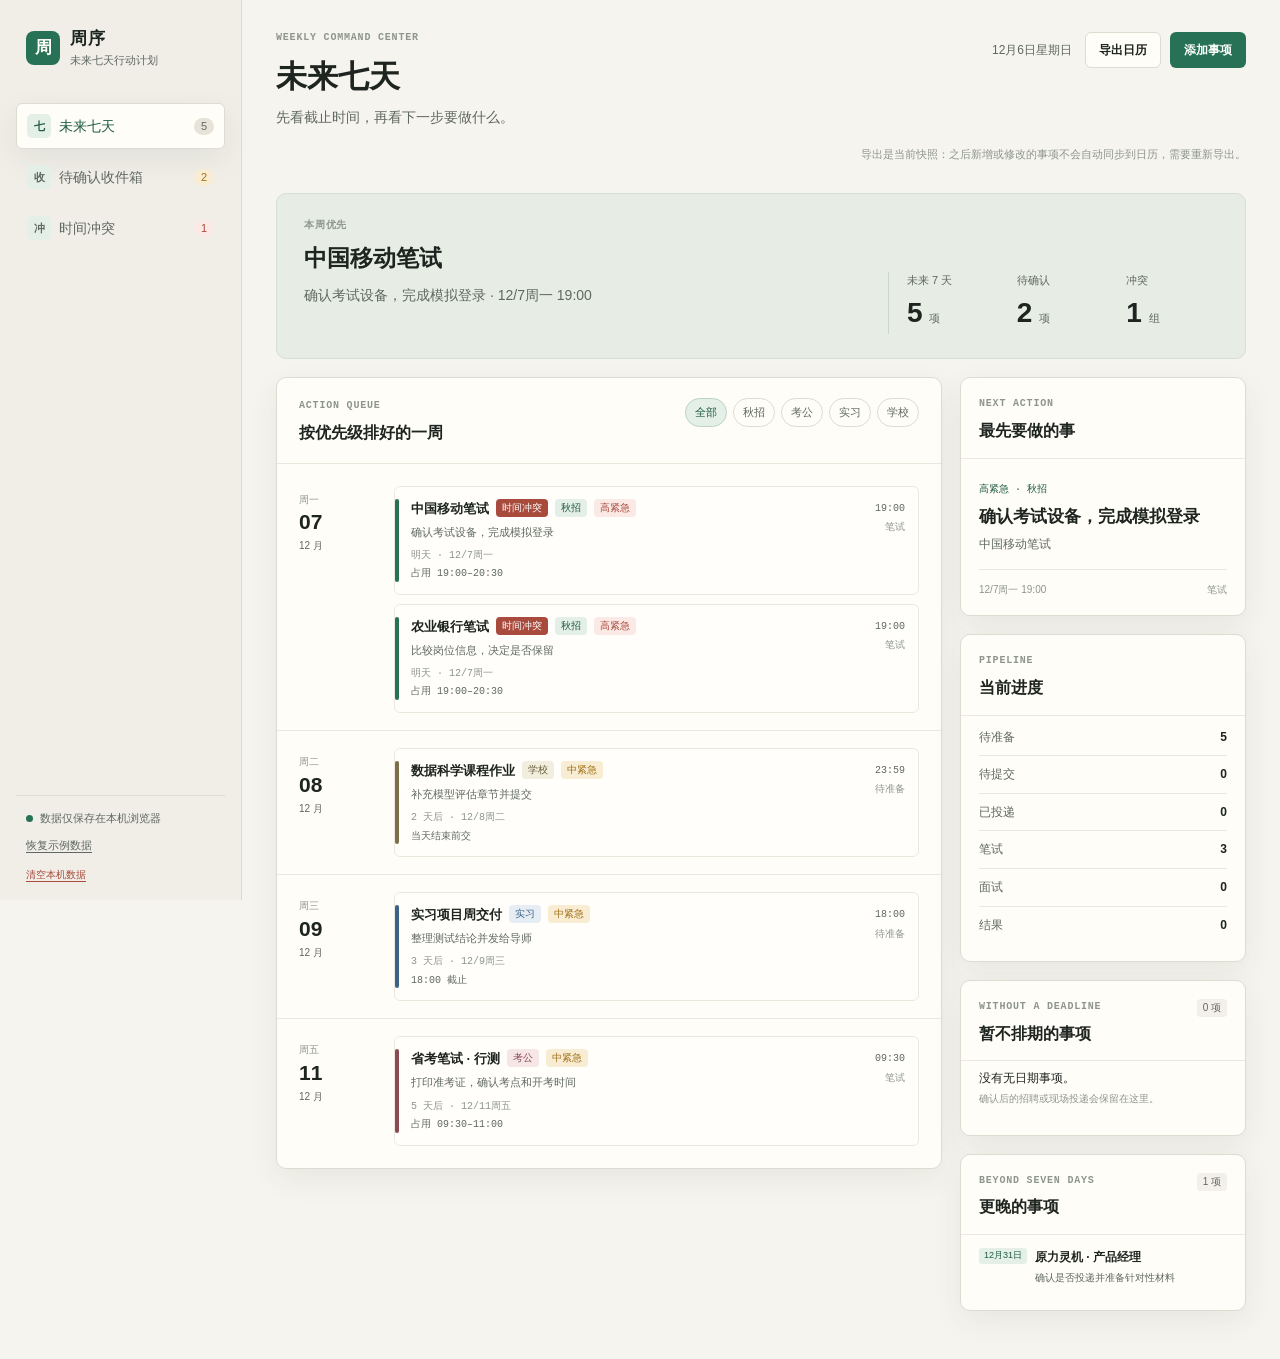
==== commit a34860f9: "接入考公分类：作为第四个分类复用现有冲突模型，不做独立板块" ====
--- a/docs/index.html
+++ b/docs/index.html
@@ -6,7 +6,7 @@
     <meta name="theme-color" content="#f5f3ee" />
     <title>周序 · 未来七天行动计划</title>
     <link rel="icon" href="data:," />
-    <link rel="stylesheet" href="./styles.css?v=20261125-3" />
+    <link rel="stylesheet" href="./styles.css?v=20261125-6" />
   </head>
   <body>
     <div class="app-shell">
@@ -67,6 +67,16 @@
           <p class="export-note">
             导出是当前快照：之后新增或修改的事项不会自动同步到日历，需要重新导出。
           </p>
+          <div class="export-guide" id="exportGuide" hidden>
+            <div class="export-guide-head">
+              <strong id="exportGuideTitle">文件已导出</strong>
+              <span class="export-guide-actions">
+                <button class="link-button" id="shareCalendarButton" type="button">分享给我自己</button>
+                <button class="link-button" id="exportGuideClose" type="button">知道了</button>
+              </span>
+            </div>
+            <ol id="exportGuideSteps"></ol>
+          </div>
         </header>
 
         <section class="view active" id="weekView" aria-labelledby="viewTitle">
@@ -182,35 +192,22 @@
                 <p>日期、任务和状态都会先展示原文依据，再由你确认。</p>
               </div>
               <form id="reviewForm" class="review-form hidden">
-                <div class="source-block">
-                  <span class="source-label">原文依据</span>
-                  <div id="reviewImageWrap" class="review-image-wrap hidden">
-                    <img id="reviewImage" alt="事项原始截图" />
-                  </div>
-                  <p id="reviewSourceText"></p>
-                  <a id="reviewSourceLink" class="source-link hidden" target="_blank" rel="noreferrer">打开来源</a>
-                </div>
-                <div id="reviewInference" class="inference-block hidden">
-                  <span class="source-label">日期推算依据</span>
-                  <p id="reviewInferenceText"></p>
-                  <span class="inference-hint">这是按原文推算的结果，请确认是否正确。</span>
-                </div>
-                <p id="reviewPrefillNote" class="prefill-note hidden"></p>
                 <label class="field">
-                  <span>事项名称</span>
-                  <input id="reviewTitle" type="text" required />
+                  <span>名称</span>
+                  <input id="reviewTitle" type="text" required placeholder="例如：交课程汇报" />
                 </label>
                 <div class="field-grid">
                   <label class="field">
                     <span>分类</span>
                     <select id="reviewCategory">
                       <option value="recruiting">秋招</option>
+                      <option value="civil">考公</option>
                       <option value="internship">实习</option>
                       <option value="school">学校</option>
                     </select>
                   </label>
                   <label class="field">
-                    <span>日期状态</span>
+                    <span>日期情况</span>
                     <select id="reviewDateState">
                       <option value="explicit">明确日期</option>
                       <option value="missing">未找到日期</option>
@@ -231,7 +228,7 @@
                 </div>
                 <div class="field-grid">
                   <label class="field" id="reviewDurationField">
-                    <span id="reviewDurationLabel">预计占用时长</span>
+                    <span id="reviewDurationLabel">这件事会占多久</span>
                     <select id="reviewDuration">
                       <option value="">按类型自动</option>
                       <option value="15">15 分钟</option>
@@ -245,24 +242,40 @@
                     </select>
                   </label>
                   <div class="field">
-                    <span id="reviewOccupancyLabel">时段基准</span>
+                    <span id="reviewOccupancyLabel">冲突怎么算</span>
                     <p class="field-help" id="reviewOccupancy"></p>
                   </div>
                 </div>
                 <p id="reviewTimeHint" class="field-help time-hint"></p>
                 <label class="field">
-                  <span>具体下一步</span>
+                  <span>要做什么</span>
                   <input id="reviewAction" type="text" placeholder="例如：完成网申并提交材料" required />
                 </label>
-                <div class="field-grid">
-                  <label class="field">
-                    <span>紧急程度</span>
-                    <select id="reviewUrgency">
-                      <option value="high">高</option>
-                      <option value="medium">中</option>
-                      <option value="low">低</option>
-                    </select>
-                  </label>
+                <label class="field">
+                  <span>紧急程度</span>
+                  <select id="reviewUrgency">
+                    <option value="high">高</option>
+                    <option value="medium">中</option>
+                    <option value="low">低</option>
+                  </select>
+                  <span class="field-help">同一天里，高紧急的排在前面。</span>
+                </label>
+                <details class="review-extra">
+                  <summary>补充信息（可选）</summary>
+                  <div class="source-block">
+                    <span class="source-label">原文依据</span>
+                    <div id="reviewImageWrap" class="review-image-wrap hidden">
+                      <img id="reviewImage" alt="事项原始截图" />
+                    </div>
+                    <p id="reviewSourceText"></p>
+                    <a id="reviewSourceLink" class="source-link hidden" target="_blank" rel="noreferrer">打开来源</a>
+                  </div>
+                  <div id="reviewInference" class="inference-block hidden">
+                    <span class="source-label">日期推算依据</span>
+                    <p id="reviewInferenceText"></p>
+                    <span class="inference-hint">这是按原文推算的结果，请确认是否正确。</span>
+                  </div>
+                  <p id="reviewPrefillNote" class="prefill-note hidden"></p>
                   <label class="field">
                     <span>进度</span>
                     <select id="reviewStatus">
@@ -275,11 +288,11 @@
                       <option value="done">已完成</option>
                     </select>
                   </label>
-                </div>
-                <label class="field">
-                  <span id="reviewContextLabel">岗位上下文（冲突比较时使用）</span>
-                  <textarea id="reviewContext" rows="2" placeholder="岗位职责、地点、考试形式或你自己的选择理由"></textarea>
-                </label>
+                  <label class="field">
+                    <span id="reviewContextLabel">补充说明（可选）</span>
+                    <textarea id="reviewContext" rows="2" placeholder="例如：线上笔试，需要提前 30 分钟到场"></textarea>
+                  </label>
+                </details>
                 <div class="review-actions">
                   <button class="button ghost" id="saveDraft" type="button">暂存草稿</button>
                   <button class="button danger-text" id="deleteTask" type="button">删除这条事项</button>
@@ -316,13 +329,16 @@
         </div>
 
         <section class="capture-mode active" data-mode-panel="image">
-          <label class="dropzone" id="dropzone">
-            <input id="imageInput" type="file" accept="image/*" hidden />
+          <label class="dropzone" for="imageInput">
+            <input id="imageInput" class="visually-hidden-file" type="file" accept="image/*" />
             <span class="drop-mark">+</span>
             <strong>选择一张招聘或通知截图</strong>
-            <span>图片只留在本机；首版会先进入“待人工确认”</span>
+            <span>图片只留在本机，本版本不会自动识别图片文字</span>
           </label>
           <div id="imagePreview" class="image-preview hidden"></div>
+          <p class="field-help">
+            更快的做法：截图后长按复制文字，切到「粘贴文本」贴进来，日期和状态会自动认出来。
+          </p>
         </section>
 
         <section class="capture-mode" data-mode-panel="text">
@@ -335,17 +351,17 @@
 
         <section class="capture-mode" data-mode-panel="manual">
           <div class="manual-form">
-            <label class="field" id="manualTitleField"><span>事项名称</span><input id="manualTitle" type="text" placeholder="例如：中国移动笔试" /></label>
+            <label class="field" id="manualTitleField"><span>名称</span><input id="manualTitle" type="text" placeholder="例如：中国移动笔试" /></label>
             <div class="field-grid">
-              <label class="field"><span>分类</span><select id="manualCategory"><option value="recruiting">秋招</option><option value="internship">实习</option><option value="school">学校</option></select></label>
-              <label class="field"><span>日期状态</span><select id="manualDateState"><option value="explicit">明确日期</option><option value="missing">未找到日期</option><option value="published">只有发布日期</option><option value="no_schedule">无需排期</option></select></label>
+              <label class="field"><span>分类</span><select id="manualCategory"><option value="recruiting">秋招</option><option value="civil">考公</option><option value="internship">实习</option><option value="school">学校</option></select></label>
+              <label class="field"><span>日期情况</span><select id="manualDateState"><option value="explicit">明确日期</option><option value="missing">未找到日期</option><option value="published">只有发布日期</option><option value="no_schedule">无需排期</option></select></label>
             </div>
             <div class="field-grid">
               <label class="field" id="manualDeadlineField"><span id="manualDeadlineLabel">截止日期</span><input id="manualDeadline" type="date" /></label>
               <label class="field"><span id="manualTimeLabel">截止时间</span><input id="manualTime" type="time" /></label>
             </div>
             <div class="field-grid">
-              <label class="field" id="manualDurationField"><span id="manualDurationLabel">预计占用时长</span>
+              <label class="field" id="manualDurationField"><span id="manualDurationLabel">这件事会占多久</span>
                 <select id="manualDuration">
                   <option value="">按类型自动</option>
                   <option value="15">15 分钟</option>
@@ -358,9 +374,9 @@
                   <option value="240">240 分钟</option>
                 </select>
               </label>
-              <div class="field"><span id="manualOccupancyLabel">时段基准</span><p class="field-help" id="manualOccupancy"></p></div>
-            </div>
-            <label class="field" id="manualActionField"><span>具体下一步</span><input id="manualAction" type="text" placeholder="例如：确认考试设备并完成模拟测试" /></label>
+              <div class="field"><span id="manualOccupancyLabel">冲突怎么算</span><p class="field-help" id="manualOccupancy"></p></div>
+            </div>
+            <label class="field" id="manualActionField"><span>要做什么</span><input id="manualAction" type="text" placeholder="例如：确认考试设备并完成模拟测试" /></label>
             <div class="field-grid">
               <label class="field"><span>进度</span><select id="manualStatus"><option value="todo">待准备</option><option value="coursework">待提交</option><option value="submitted">已投递</option><option value="exam">笔试</option><option value="interview">面试</option><option value="result">结果</option><option value="done">已完成</option></select></label>
               <label class="field"><span>紧急程度</span><select id="manualUrgency"><option value="high">高</option><option value="medium" selected>中</option><option value="low">低</option></select></label>
@@ -443,7 +459,7 @@
 
     <div class="toast" id="toast" role="status" aria-live="polite"></div>
 
-    <script src="./parser.js?v=20261125-3"></script>
-    <script src="./app.js?v=20261125-3"></script>
+    <script src="./parser.js?v=20261125-6"></script>
+    <script src="./app.js?v=20261125-6"></script>
   </body>
 </html>
--- a/docs/styles.css
+++ b/docs/styles.css
@@ -232,6 +232,51 @@
   text-align: right;
 }
 
+.export-guide {
+  flex: 0 0 100%;
+  padding: 12px 14px;
+  background: var(--panel);
+  border: 1px solid var(--line);
+  border-left: 3px solid var(--accent);
+  border-radius: 6px;
+}
+
+.export-guide-head {
+  display: flex;
+  align-items: baseline;
+  justify-content: space-between;
+  gap: 12px;
+}
+
+.export-guide-head strong {
+  font-size: 13px;
+}
+
+.export-guide .link-button {
+  padding: 0;
+  color: var(--ink-faint);
+  background: transparent;
+  border: none;
+  font-size: 11px;
+  text-decoration: underline;
+  text-underline-offset: 3px;
+  cursor: pointer;
+}
+
+.export-guide-actions {
+  display: inline-flex;
+  align-items: center;
+  gap: 12px;
+}
+
+.export-guide ol {
+  margin: 8px 0 0;
+  padding-left: 18px;
+  color: var(--ink-soft);
+  font-size: 12px;
+  line-height: 1.7;
+}
+
 .eyebrow,
 .section-kicker {
   margin: 0 0 7px;
@@ -525,6 +570,10 @@
   background: #7b704a;
 }
 
+.event-category.civil {
+  background: #8a4b52;
+}
+
 .event-main {
   min-width: 0;
 }
@@ -567,6 +616,11 @@
 .tag.category-school {
   color: #6b5f38;
   background: #f1eddf;
+}
+
+.tag.category-civil {
+  color: #8a4b52;
+  background: #f6e6e6;
 }
 
 .tag.priority-high {
@@ -881,6 +935,40 @@
   padding: 19px 20px 21px;
 }
 
+/* 次要字段默认折叠。第一次用的人一眼只看到"名称、日期、时刻、要做什么"。 */
+.review-extra {
+  margin-top: 14px;
+  padding-top: 12px;
+  border-top: 1px dashed var(--line);
+}
+
+.review-extra > summary {
+  color: var(--ink-faint);
+  font-size: 11px;
+  cursor: pointer;
+  list-style: none;
+}
+
+.review-extra > summary::-webkit-details-marker {
+  display: none;
+}
+
+.review-extra > summary::before {
+  content: "＋ ";
+}
+
+.review-extra[open] > summary::before {
+  content: "－ ";
+}
+
+.review-extra .source-block {
+  margin-top: 12px;
+}
+
+.review-extra .field {
+  margin-top: 12px;
+}
+
 .hidden {
   display: none !important;
 }
@@ -938,6 +1026,12 @@
 .field > span {
   color: var(--ink-soft);
   font-size: 11px;
+}
+
+.field > span.field-help {
+  display: block;
+  margin: 6px 0 0;
+  color: var(--ink-faint);
 }
 
 .field input,
@@ -1242,6 +1336,20 @@
 
 .dropzone span:last-child {
   font-size: 11px;
+}
+
+/* 文件选择框不能 display:none——iOS Safari 会因此无法唤起相册。
+   改成可访问但视觉隐藏，由 label 原生触发点击。 */
+.visually-hidden-file {
+  position: absolute;
+  width: 1px;
+  height: 1px;
+  padding: 0;
+  margin: -1px;
+  overflow: hidden;
+  clip: rect(0 0 0 0);
+  white-space: nowrap;
+  border: 0;
 }
 
 .drop-mark {
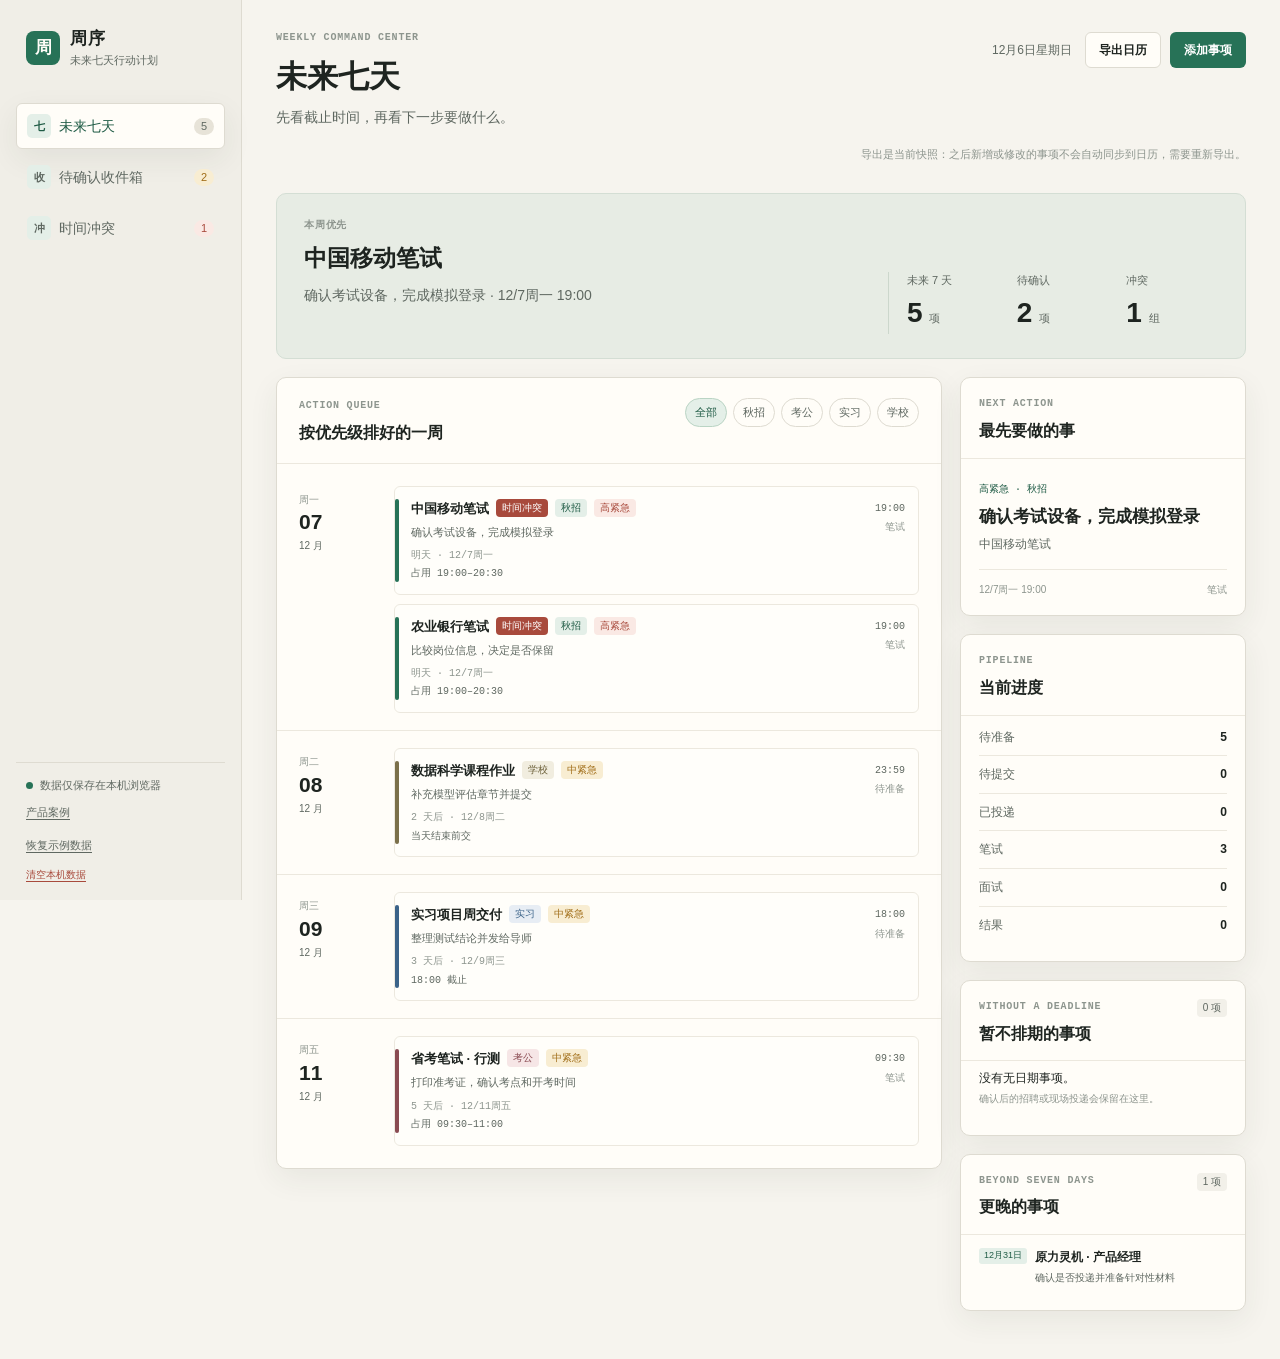
==== commit 5ada7d06: "上线产品案例页 v1，新增案例页自动化检查，接入 Demo 侧边栏入口" ====
--- a/docs/index.html
+++ b/docs/index.html
@@ -6,7 +6,7 @@
     <meta name="theme-color" content="#f5f3ee" />
     <title>周序 · 未来七天行动计划</title>
     <link rel="icon" href="data:," />
-    <link rel="stylesheet" href="./styles.css?v=20261125-6" />
+    <link rel="stylesheet" href="./styles.css?v=20261125-10" />
   </head>
   <body>
     <div class="app-shell">
@@ -43,6 +43,7 @@
             <span>数据仅保存在本机浏览器</span>
           </div>
           <div class="sidebar-actions">
+            <a class="text-button" href="./case/">产品案例</a>
             <button class="text-button" id="resetDemo" type="button">恢复示例数据</button>
             <button class="reset-link" id="clearLocalData" type="button">
               <span class="label-full">清空本机数据</span>
@@ -241,10 +242,15 @@
                       <option value="240">240 分钟</option>
                     </select>
                   </label>
-                  <div class="field">
-                    <span id="reviewOccupancyLabel">冲突怎么算</span>
-                    <p class="field-help" id="reviewOccupancy"></p>
-                  </div>
+                  <label class="field" id="reviewEndTimeField">
+                    <span id="reviewEndTimeLabel">结束时间</span>
+                    <input id="reviewEndTime" type="time" />
+                    <span class="field-help">公告写了结束时间就填，填了就不估算。</span>
+                  </label>
+                </div>
+                <div class="field">
+                  <span id="reviewOccupancyLabel">冲突怎么算</span>
+                  <p class="field-help" id="reviewOccupancy"></p>
                 </div>
                 <p id="reviewTimeHint" class="field-help time-hint"></p>
                 <label class="field">
@@ -284,6 +290,7 @@
                       <option value="submitted">已投递</option>
                       <option value="exam">笔试</option>
                       <option value="interview">面试</option>
+                      <option value="meeting">会议</option>
                       <option value="result">结果</option>
                       <option value="done">已完成</option>
                     </select>
@@ -374,11 +381,14 @@
                   <option value="240">240 分钟</option>
                 </select>
               </label>
-              <div class="field"><span id="manualOccupancyLabel">冲突怎么算</span><p class="field-help" id="manualOccupancy"></p></div>
-            </div>
+              <label class="field" id="manualEndTimeField"><span id="manualEndTimeLabel">结束时间</span>
+                <input id="manualEndTime" type="time" />
+              </label>
+            </div>
+            <div class="field"><span id="manualOccupancyLabel">冲突怎么算</span><p class="field-help" id="manualOccupancy"></p></div>
             <label class="field" id="manualActionField"><span>要做什么</span><input id="manualAction" type="text" placeholder="例如：确认考试设备并完成模拟测试" /></label>
             <div class="field-grid">
-              <label class="field"><span>进度</span><select id="manualStatus"><option value="todo">待准备</option><option value="coursework">待提交</option><option value="submitted">已投递</option><option value="exam">笔试</option><option value="interview">面试</option><option value="result">结果</option><option value="done">已完成</option></select></label>
+              <label class="field"><span>进度</span><select id="manualStatus"><option value="todo">待准备</option><option value="coursework">待提交</option><option value="submitted">已投递</option><option value="exam">笔试</option><option value="interview">面试</option><option value="meeting">会议</option><option value="result">结果</option><option value="done">已完成</option></select></label>
               <label class="field"><span>紧急程度</span><select id="manualUrgency"><option value="high">高</option><option value="medium" selected>中</option><option value="low">低</option></select></label>
             </div>
             <p id="manualHint" class="field-help"></p>
@@ -459,7 +469,7 @@
 
     <div class="toast" id="toast" role="status" aria-live="polite"></div>
 
-    <script src="./parser.js?v=20261125-6"></script>
-    <script src="./app.js?v=20261125-6"></script>
+    <script src="./parser.js?v=20261125-10"></script>
+    <script src="./app.js?v=20261125-10"></script>
   </body>
 </html>
